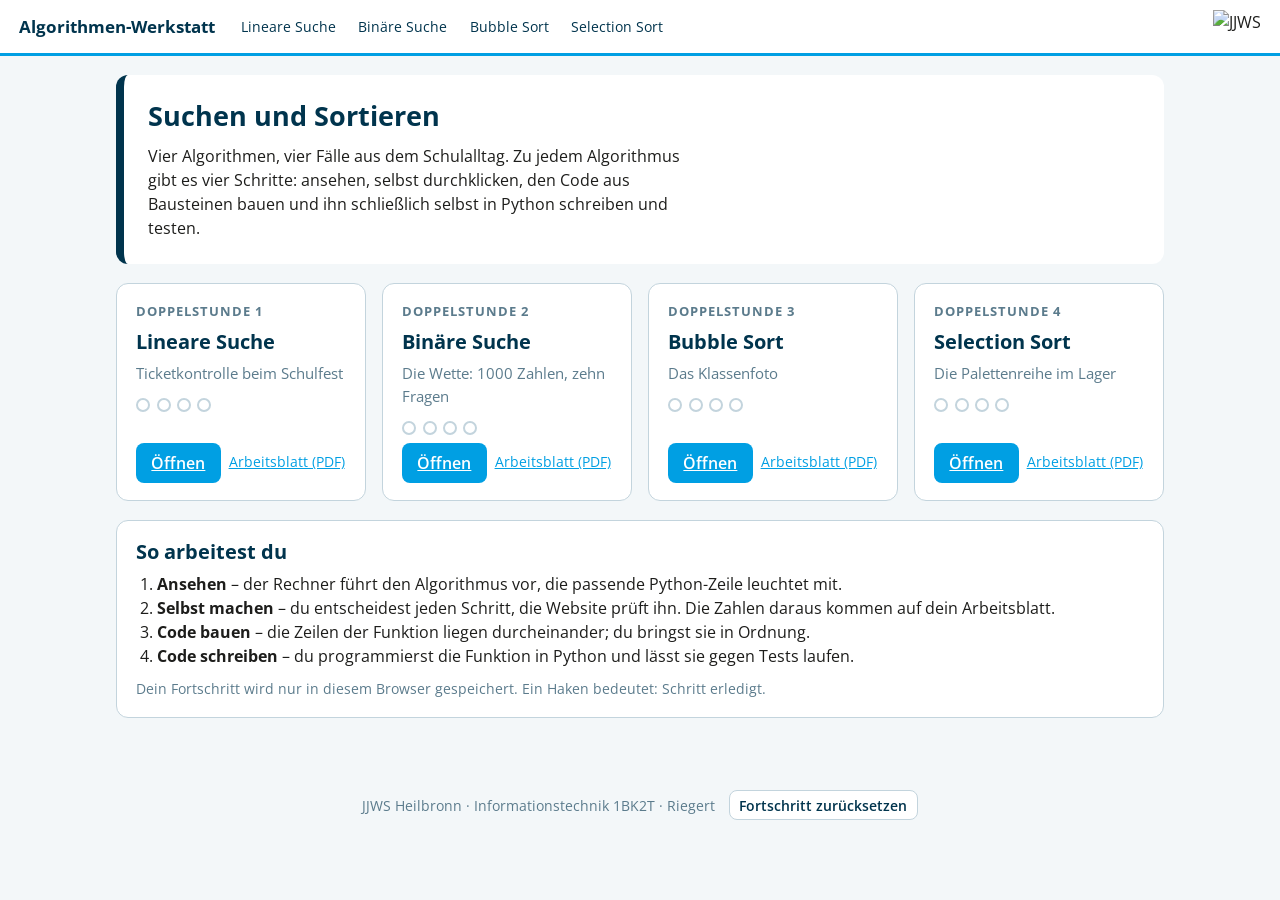
==== index.html @ ddcc2f7d "Algorithmen-Werkstatt: Suchen und Sortieren für 1BK2T Vier Algorithmus-Seiten (lineare Suche, binäre" ====
<!doctype html>
<html lang="de">
<head>
<meta charset="utf-8">
<meta name="viewport" content="width=device-width, initial-scale=1">
<title>Algorithmen-Werkstatt – Suchen und Sortieren</title>
<link rel="icon" href="assets/jjws-bildmarke.png">
<link rel="stylesheet" href="assets/opensans.css">
<link rel="stylesheet" href="werkstatt.css">
</head>
<body>
<header class="top">
  <a class="brand" href="index.html">Algorithmen-Werkstatt</a>
  <nav>
    <a href="lineare-suche.html">Lineare Suche</a>
    <a href="binaere-suche.html">Binäre Suche</a>
    <a href="bubble-sort.html">Bubble Sort</a>
    <a href="selection-sort.html">Selection Sort</a>
  </nav>
  <img src="assets/jjws-bildmarke.png" alt="JJWS">
</header>
<main>
  <section class="hero">
    <h1>Suchen und Sortieren</h1>
    <p>Vier Algorithmen, vier Fälle aus dem Schulalltag. Zu jedem Algorithmus gibt es vier Schritte:
       ansehen, selbst durchklicken, den Code aus Bausteinen bauen und ihn schließlich selbst in Python schreiben und testen.</p>
  </section>

  <div class="karten" id="karten"></div>

  <section class="schritte-info">
    <h2>So arbeitest du</h2>
    <ol>
      <li><b>Ansehen</b> – der Rechner führt den Algorithmus vor, die passende Python-Zeile leuchtet mit.</li>
      <li><b>Selbst machen</b> – du entscheidest jeden Schritt, die Website prüft ihn. Die Zahlen daraus kommen auf dein Arbeitsblatt.</li>
      <li><b>Code bauen</b> – die Zeilen der Funktion liegen durcheinander; du bringst sie in Ordnung.</li>
      <li><b>Code schreiben</b> – du programmierst die Funktion in Python und lässt sie gegen Tests laufen.</li>
    </ol>
    <p style="margin:.6rem 0 0;color:var(--muted);font-size:.9rem">Dein Fortschritt wird nur in diesem Browser gespeichert. Ein Haken bedeutet: Schritt erledigt.</p>
  </section>
</main>
<footer>JJWS Heilbronn · Informationstechnik 1BK2T · Riegert
  <button class="btn sekundaer klein" id="reset">Fortschritt zurücksetzen</button></footer>
<script src="algos.js"></script>
<script>
(function () {
  const reihenfolge = ['linear', 'binary', 'bubble', 'selection'];
  const pdfs = { linear: 'material/Lineare_Suche_Arbeitsblatt.pdf', binary: 'material/Binaere_Suche_Arbeitsblatt.pdf', bubble: 'material/Bubble_Sort_Arbeitsblatt.pdf', selection: 'material/Selection_Sort_Arbeitsblatt.pdf' };
  let f = {}; try { f = JSON.parse(localStorage.getItem('algowerkstatt.v1') || '{}'); } catch (e) {}
  const karten = document.getElementById('karten');
  reihenfolge.forEach((k, nr) => {
    const A = ALGOS[k]; const p = f[k] || {};
    const punkte = ['ansehen', 'selbst', 'parsons', 'code'].map(s => `<span class="punkt${p[s] ? ' fertig' : ''}" title="${s}"></span>`).join('');
    const el = document.createElement('article'); el.className = 'karte';
    el.innerHTML = `<div class="nr">Doppelstunde ${nr + 1}</div><h2>${A.name}</h2><p class="fallname">${A.fall}</p>
      <div class="punkte">${punkte}</div>
      <div class="aktionen"><a class="btn" href="${A.datei}">Öffnen</a><a class="pdf" href="${pdfs[k]}" target="_blank" rel="noopener">Arbeitsblatt (PDF)</a></div>`;
    karten.appendChild(el);
  });
  document.getElementById('reset').addEventListener('click', () => {
    if (confirm('Fortschritt in diesem Browser wirklich löschen?')) { try { localStorage.removeItem('algowerkstatt.v1'); } catch (e) {} location.reload(); }
  });
})();
</script>
</body>
</html>
---- assets/opensans.css ----
@font-face{font-family:'Open Sans';font-style:italic;font-weight:400;font-display:swap;src:url([data-uri]) format('woff2');}
@font-face{font-family:'Open Sans';font-style:normal;font-weight:400;font-display:swap;src:url([data-uri]) format('woff2');}
@font-face{font-family:'Open Sans';font-style:normal;font-weight:600;font-display:swap;src:url([data-uri]) format('woff2');}
@font-face{font-family:'Open Sans';font-style:normal;font-weight:700;font-display:swap;src:url([data-uri]) format('woff2');}
---- werkstatt.css ----
/* Algorithmen-Werkstatt — JJWS-Design (Navy #00344D, Markenblau #009FE3, Open Sans) */
:root {
  --navy: #00344D; --blue: #009FE3; --ink: #1D1D1B; --muted: #5B7B8C;
  --fill: #EAF6FC; --fill-2: #F7FBFD; --rule: #C3D4DD; --bg: #F3F7F9;
  --ok: #2E9E5B; --ok-bg: #E6F6EC; --err: #C00000; --err-bg: #FCE8E8; --warn-bg: #FFF4D6;
  --radius: 12px; --font: 'Open Sans', 'Segoe UI', Arial, sans-serif;
  --mono: Consolas, 'Courier New', monospace;
}
* { box-sizing: border-box; }
html { -webkit-text-size-adjust: 100%; }
body { margin: 0; font-family: var(--font); font-size: 16px; line-height: 1.5; color: var(--ink); background: var(--bg); }
a { color: var(--blue); }
a:hover { color: var(--navy); }
h1, h2, h3 { color: var(--navy); line-height: 1.25; margin: 0 0 .4em; }
h1 { font-size: 1.7rem; } h2 { font-size: 1.25rem; } h3 { font-size: 1.05rem; }
code, pre { font-family: var(--mono); }
code { background: var(--fill); padding: 0 .3em; border-radius: 4px; font-size: .92em; color: var(--navy); }
button { font-family: inherit; font-size: .95rem; cursor: pointer; }
.btn { border: 0; border-radius: 8px; padding: .5rem .95rem; background: var(--blue); color: #fff; font-weight: 600; transition: background .15s; }
.btn:hover { background: var(--navy); }
.btn:disabled { background: #B9CCD6; cursor: default; }
.btn.sekundaer { background: #fff; color: var(--navy); border: 1.5px solid var(--rule); }
.btn.sekundaer:hover { border-color: var(--blue); background: var(--fill-2); }
.btn.klein { padding: .3rem .6rem; font-size: .85rem; }
.btn.gross { font-size: 1.05rem; padding: .65rem 1.2rem; }

/* Kopf */
.top { display: flex; align-items: center; gap: 1rem; padding: .6rem 1.2rem; background: #fff; border-bottom: 3px solid var(--blue); position: sticky; top: 0; z-index: 10; }
.top .brand { font-weight: 700; color: var(--navy); text-decoration: none; font-size: 1.05rem; white-space: nowrap; }
.top nav { display: flex; gap: .2rem; flex: 1 1 auto; overflow-x: auto; }
.top nav a { text-decoration: none; color: var(--navy); padding: .3rem .6rem; border-radius: 6px; font-size: .9rem; white-space: nowrap; }
.top nav a:hover, .top nav a.aktiv { background: var(--fill); }
.top img { height: 34px; margin-left: auto; }
main { max-width: 1080px; margin: 0 auto; padding: 1.2rem 1rem 3rem; }
footer { text-align: center; color: var(--muted); font-size: .85rem; padding: 1.5rem 1rem 2rem; }
footer button { margin-left: .6rem; }

/* Startseite */
.hero { background: #fff; border-radius: var(--radius); padding: 1.5rem; margin-bottom: 1.2rem; border-left: 8px solid var(--navy); }
.hero p { margin: .3rem 0 0; max-width: 62ch; }
.karten { display: grid; grid-template-columns: repeat(auto-fit, minmax(240px, 1fr)); gap: 1rem; }
.karte { background: #fff; border-radius: var(--radius); padding: 1.1rem 1.2rem; border: 1px solid var(--rule); display: flex; flex-direction: column; gap: .5rem; }
.karte .nr { font-size: .8rem; letter-spacing: .08em; text-transform: uppercase; color: var(--muted); font-weight: 700; }
.karte h2 { margin: 0; }
.karte .fallname { color: var(--muted); font-size: .95rem; margin: 0; }
.karte .punkte { display: flex; gap: .4rem; margin-top: .3rem; }
.karte .punkt { width: 14px; height: 14px; border-radius: 50%; border: 2px solid var(--rule); background: #fff; }
.karte .punkt.fertig { background: var(--ok); border-color: var(--ok); }
.karte .aktionen { margin-top: auto; display: flex; gap: .5rem; flex-wrap: wrap; align-items: center; }
.karte .aktionen a.pdf { font-size: .85rem; }
.schritte-info { background: #fff; border-radius: var(--radius); padding: 1.1rem 1.2rem; margin-top: 1.2rem; border: 1px solid var(--rule); }
.schritte-info ol { margin: .3rem 0 0; padding-left: 1.3rem; }

/* Algorithmus-Seite */
.intro { background: #fff; border-radius: var(--radius); padding: 1.2rem 1.4rem; margin-bottom: 1rem; border-left: 8px solid var(--navy); }
.intro .kurz { margin: .2rem 0 .6rem; max-width: 70ch; }
.intro .fall { background: var(--fill-2); border: 1px solid var(--rule); border-radius: 8px; padding: .6rem .9rem; font-size: .95rem; }
.intro .fall b { color: var(--navy); }
.tabs { display: flex; gap: .3rem; flex-wrap: wrap; margin-bottom: 1rem; }
.tabs button { border: 1.5px solid var(--rule); background: #fff; color: var(--navy); border-radius: 999px; padding: .45rem 1rem; font-weight: 600; }
.tabs button.aktiv { background: var(--navy); color: #fff; border-color: var(--navy); }
.tabs button .haken { display: none; margin-left: .35rem; }
.tabs button.fertig .haken { display: inline; color: var(--ok); }
.tabs button.aktiv.fertig .haken { color: #9FE3B5; }
.panel { display: none; background: #fff; border-radius: var(--radius); padding: 1.2rem 1.4rem; border: 1px solid var(--rule); }
.panel.aktiv { display: block; }
.panel h2 { margin-bottom: .3rem; }
.panel .erklaerung { color: var(--muted); font-size: .95rem; margin: 0 0 .9rem; max-width: 75ch; }

/* Buehne: Liste */
.buehne { background: var(--fill-2); border: 1px solid var(--rule); border-radius: 10px; padding: 1.2rem .8rem .8rem; margin-bottom: .8rem; overflow-x: auto; }
.reihe { display: flex; gap: 8px; align-items: flex-end; justify-content: center; min-height: 92px; flex-wrap: wrap; }
.zelle { display: flex; flex-direction: column; align-items: center; gap: 4px; position: relative; width: 58px; }
.zelle .chips { height: 22px; display: flex; gap: 2px; align-items: flex-end; }
.chip { font-size: .7rem; font-weight: 700; padding: 1px 6px; border-radius: 999px; background: var(--navy); color: #fff; white-space: nowrap; }
.chip.i, .chip.mitte { background: var(--blue); }
.chip.min { background: #7A3FA0; }
.chip.start { background: #C97A1A; }
.box { width: 58px; height: 46px; display: flex; align-items: center; justify-content: center; border: 2px solid var(--rule); border-radius: 8px; background: #fff; font-weight: 600; font-size: 1rem; transition: transform .25s, background .2s, border-color .2s; user-select: none; }
.box.klickbar { cursor: pointer; }
.box.klickbar:hover { border-color: var(--blue); box-shadow: 0 0 0 3px var(--fill); }
.box.fokus { border-color: var(--blue); background: var(--fill); transform: translateY(-4px); }
.box.gefunden { border-color: var(--ok); background: var(--ok-bg); color: var(--ok); transform: translateY(-4px); }
.box.raus { opacity: .32; }
.box.fertig { background: var(--navy); color: #fff; border-color: var(--navy); }
.box.min { border-color: #7A3FA0; background: #F1E8F8; }
.box.tausch { animation: wackeln .4s; }
.box.falsch { animation: wackeln .35s; border-color: var(--err); }
@keyframes wackeln { 0%{transform:translateX(0)} 25%{transform:translateX(-5px)} 50%{transform:translateX(5px)} 75%{transform:translateX(-3px)} 100%{transform:translateX(0)} }
.zelle .idx { font-size: .75rem; color: var(--muted); }
.meldung { min-height: 2.2rem; margin: .6rem 0 .2rem; padding: .5rem .8rem; border-radius: 8px; background: #fff; border: 1px solid var(--rule); font-size: .98rem; }
.meldung.ok { background: var(--ok-bg); border-color: var(--ok); }
.meldung.err { background: var(--err-bg); border-color: var(--err); }
.meldung.hinweis { background: var(--warn-bg); border-color: #E8C36A; }
.zaehler { display: flex; gap: .6rem; flex-wrap: wrap; margin-top: .5rem; }
.zaehler span { background: #fff; border: 1px solid var(--rule); border-radius: 999px; padding: .15rem .7rem; font-size: .85rem; color: var(--navy); }
.zaehler span b { font-size: 1rem; }

/* Steuerung */
.steuerung { display: flex; gap: .5rem; flex-wrap: wrap; align-items: center; margin-bottom: .8rem; }
.steuerung label { font-size: .85rem; color: var(--muted); display: flex; align-items: center; gap: .4rem; }
.eingaben { display: grid; grid-template-columns: 1fr auto; gap: .5rem .8rem; align-items: center; margin: .6rem 0 .9rem; }
.eingaben input { font-family: var(--mono); font-size: .95rem; padding: .4rem .6rem; border: 1.5px solid var(--rule); border-radius: 8px; width: 100%; }
.eingaben .zeile { display: flex; gap: .5rem; align-items: center; flex-wrap: wrap; }
.eingaben .zeile span { font-size: .85rem; color: var(--muted); white-space: nowrap; }
.eingaben input.ziel { width: 110px; }

/* Code-Anzeige */
.zweispaltig { display: grid; grid-template-columns: 1.4fr 1fr; gap: 1rem; align-items: start; }
pre.codeblock { margin: 0; background: #F7FBFD; border: 1px solid var(--rule); border-left: 6px solid var(--blue); border-radius: 8px; padding: .6rem 0; font-size: .9rem; line-height: 1.55; overflow-x: auto; }
pre.codeblock .z { display: block; padding: 0 .8rem 0 .4rem; white-space: pre; }
pre.codeblock .z .ln { display: inline-block; width: 2ch; color: var(--muted); margin-right: .8ch; text-align: right; }
pre.codeblock .z.aktiv { background: var(--fill); box-shadow: inset 4px 0 0 var(--navy); }
.kw { color: #A6198D; font-weight: 600; } .fn { color: var(--navy); font-weight: 600; } .num { color: #0B6B3A; } .cmt { color: var(--muted); font-style: italic; } .str { color: #B0491A; }

/* Wahlknoepfe im Trainer */
.wahl { display: flex; gap: .5rem; flex-wrap: wrap; margin-top: .6rem; }
.frage { font-weight: 600; color: var(--navy); margin: .4rem 0 .2rem; }
.zusammenfassung { background: var(--ok-bg); border: 1px solid var(--ok); border-radius: 8px; padding: .8rem 1rem; margin-top: .8rem; }
.zusammenfassung b { color: var(--navy); }

/* Parsons */
.parsons { display: grid; grid-template-columns: 1fr 1fr; gap: 1rem; }
.parsons .spalte { background: var(--fill-2); border: 1px solid var(--rule); border-radius: 10px; padding: .6rem; min-height: 260px; }
.parsons .spalte h3 { font-size: .9rem; text-transform: uppercase; letter-spacing: .06em; color: var(--muted); margin: .2rem .3rem .6rem; }
.pzeile { display: flex; align-items: center; gap: .4rem; background: #fff; border: 1.5px solid var(--rule); border-radius: 8px; padding: .35rem .5rem; margin-bottom: .4rem; font-family: var(--mono); font-size: .88rem; cursor: grab; }
.pzeile.dragging { opacity: .5; }
.pzeile .codetext { flex: 1 1 auto; white-space: pre; overflow-x: auto; }
.pzeile .einr { display: inline-block; width: calc(var(--e, 0) * 2ch); }
.pzeile .knoepfe { display: flex; gap: 2px; }
.pzeile .knoepfe button { border: 1px solid var(--rule); background: #fff; border-radius: 5px; padding: 0 .4rem; font-size: .8rem; line-height: 1.5; color: var(--navy); }
.pzeile .knoepfe button:hover { background: var(--fill); }
.pzeile.falsch { border-color: var(--err); background: var(--err-bg); }
.pzeile.richtig { border-color: var(--ok); }
.pool .pzeile { cursor: pointer; }
.dropziel { outline: 2px dashed var(--blue); outline-offset: -4px; }
.parsons-aktionen { display: flex; gap: .5rem; flex-wrap: wrap; margin-top: .8rem; }

/* Editor */
.editor-wrap { border: 1.5px solid var(--rule); border-radius: 8px; overflow: hidden; margin-bottom: .6rem; }
.editor-wrap .CodeMirror { height: 260px; font-family: var(--mono); font-size: .95rem; }
textarea.fallback { width: 100%; height: 240px; font-family: var(--mono); font-size: .95rem; border: 0; padding: .6rem; resize: vertical; }
.aufgabe-box { background: var(--fill-2); border: 1px solid var(--rule); border-left: 6px solid var(--navy); border-radius: 8px; padding: .7rem 1rem; margin-bottom: .8rem; }
.aufgabe-box p { margin: .2rem 0; }
.ausgabe { font-family: var(--mono); font-size: .9rem; background: #1D2B36; color: #E8F1F6; border-radius: 8px; padding: .6rem .9rem; min-height: 2.4rem; white-space: pre-wrap; margin-top: .6rem; }
.ausgabe .fehler { color: #FFB4B4; }
table.tests { width: 100%; border-collapse: collapse; margin-top: .8rem; font-size: .92rem; }
table.tests th { text-align: left; background: var(--navy); color: #fff; padding: .35rem .6rem; }
table.tests td { padding: .35rem .6rem; border-bottom: 1px solid var(--rule); font-family: var(--mono); font-size: .88rem; vertical-align: top; }
table.tests td:first-child { font-family: var(--font); }
table.tests tr.ok td:first-child::before { content: "✓ "; color: var(--ok); font-weight: 700; }
table.tests tr.fail td:first-child::before { content: "✗ "; color: var(--err); font-weight: 700; }
.tipps { margin-top: .8rem; }
.tipps details { background: var(--fill-2); border: 1px solid var(--rule); border-radius: 8px; padding: .4rem .8rem; margin-bottom: .4rem; }
.tipps summary { cursor: pointer; font-weight: 600; color: var(--navy); }
.tipps pre { background: #fff; border-radius: 6px; padding: .5rem .7rem; font-size: .88rem; overflow-x: auto; }
.umschalter { display: flex; gap: .4rem; margin: .4rem 0 .8rem; }
.umschalter button { border: 1.5px solid var(--rule); background: #fff; border-radius: 8px; padding: .35rem .8rem; color: var(--navy); font-weight: 600; }
.umschalter button.aktiv { background: var(--fill); border-color: var(--blue); }
.status { font-size: .85rem; color: var(--muted); margin-left: .4rem; }
.laden { display: inline-block; width: 14px; height: 14px; border: 2px solid var(--rule); border-top-color: var(--blue); border-radius: 50%; animation: drehen .8s linear infinite; vertical-align: middle; }
@keyframes drehen { to { transform: rotate(360deg); } }

@media (max-width: 760px) {
  body { font-size: 15px; }
  .zweispaltig, .parsons { grid-template-columns: 1fr; }
  .zelle, .box { width: 46px; } .box { height: 40px; font-size: .9rem; }
  .reihe { gap: 5px; }
  .top nav { display: none; }
  main { padding: .8rem .6rem 2rem; }
  .panel { padding: .9rem .8rem; }
}
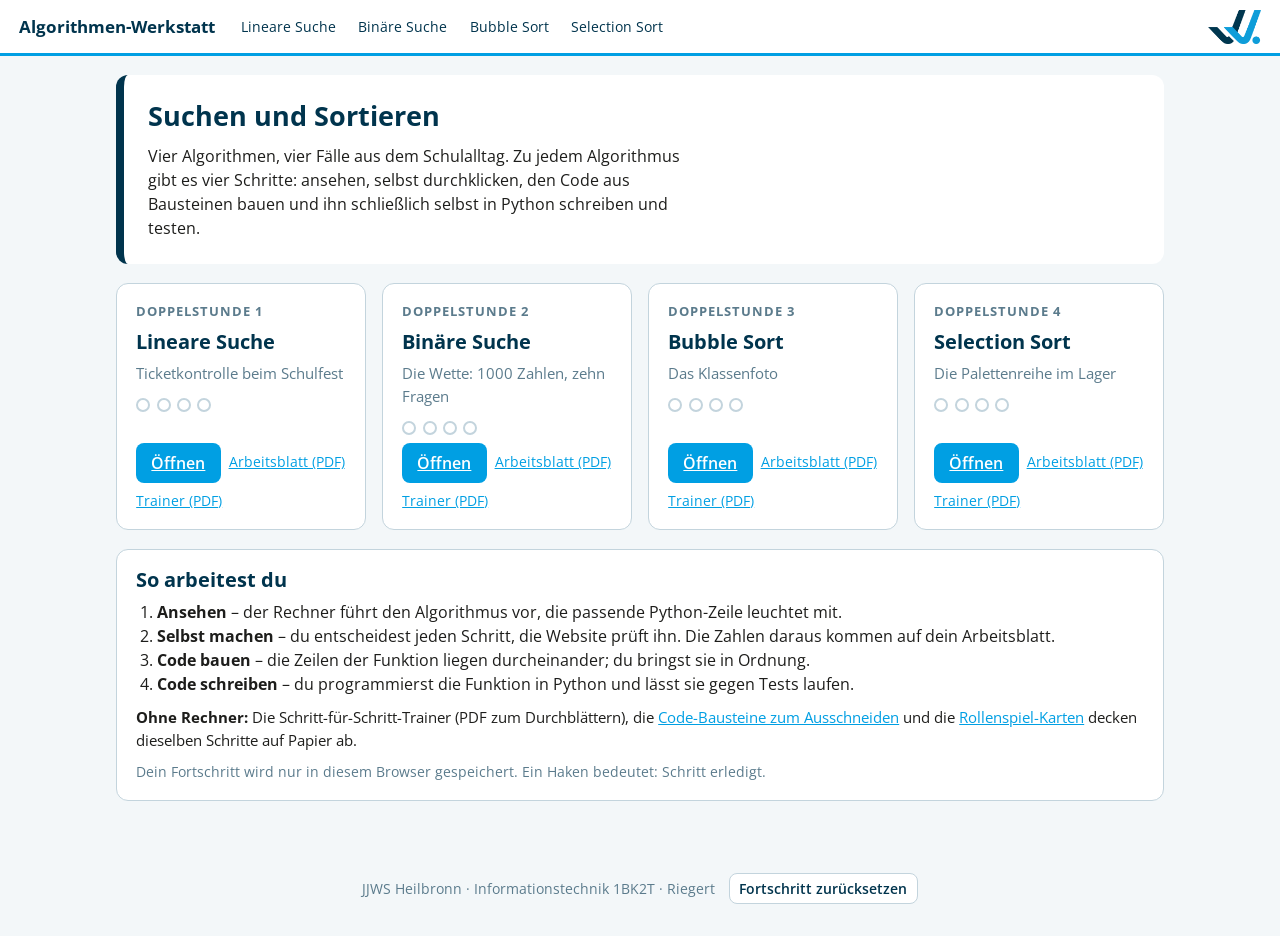
==== commit d6feaf63: "Vereinfachter Code mit Hilfsvariable, mehrzeilige Bausteine im Puzzle, Trainer-PDFs und Karten im Ma" ====
--- a/index.html
+++ b/index.html
@@ -36,6 +36,7 @@
       <li><b>Code bauen</b> – die Zeilen der Funktion liegen durcheinander; du bringst sie in Ordnung.</li>
       <li><b>Code schreiben</b> – du programmierst die Funktion in Python und lässt sie gegen Tests laufen.</li>
     </ol>
+    <p style="margin:.6rem 0 0;font-size:.95rem"><b>Ohne Rechner:</b> Die Schritt-für-Schritt-Trainer (PDF zum Durchblättern), die <a href="material/Code_Bausteine.pdf" target="_blank" rel="noopener">Code-Bausteine zum Ausschneiden</a> und die <a href="material/Rollenspiel_Karten.pdf" target="_blank" rel="noopener">Rollenspiel-Karten</a> decken dieselben Schritte auf Papier ab.</p>
     <p style="margin:.6rem 0 0;color:var(--muted);font-size:.9rem">Dein Fortschritt wird nur in diesem Browser gespeichert. Ein Haken bedeutet: Schritt erledigt.</p>
   </section>
 </main>
@@ -45,6 +46,7 @@
 <script>
 (function () {
   const reihenfolge = ['linear', 'binary', 'bubble', 'selection'];
+  const trainer = { linear: 'material/Trainer_Lineare_Suche.pdf', binary: 'material/Trainer_Binaere_Suche.pdf', bubble: 'material/Trainer_Bubble_Sort.pdf', selection: 'material/Trainer_Selection_Sort.pdf' };
   const pdfs = { linear: 'material/Lineare_Suche_Arbeitsblatt.pdf', binary: 'material/Binaere_Suche_Arbeitsblatt.pdf', bubble: 'material/Bubble_Sort_Arbeitsblatt.pdf', selection: 'material/Selection_Sort_Arbeitsblatt.pdf' };
   let f = {}; try { f = JSON.parse(localStorage.getItem('algowerkstatt.v1') || '{}'); } catch (e) {}
   const karten = document.getElementById('karten');
@@ -54,7 +56,7 @@
     const el = document.createElement('article'); el.className = 'karte';
     el.innerHTML = `<div class="nr">Doppelstunde ${nr + 1}</div><h2>${A.name}</h2><p class="fallname">${A.fall}</p>
       <div class="punkte">${punkte}</div>
-      <div class="aktionen"><a class="btn" href="${A.datei}">Öffnen</a><a class="pdf" href="${pdfs[k]}" target="_blank" rel="noopener">Arbeitsblatt (PDF)</a></div>`;
+      <div class="aktionen"><a class="btn" href="${A.datei}">Öffnen</a><a class="pdf" href="${pdfs[k]}" target="_blank" rel="noopener">Arbeitsblatt (PDF)</a><a class="pdf" href="${trainer[k]}" target="_blank" rel="noopener">Trainer (PDF)</a></div>`;
     karten.appendChild(el);
   });
   document.getElementById('reset').addEventListener('click', () => {
